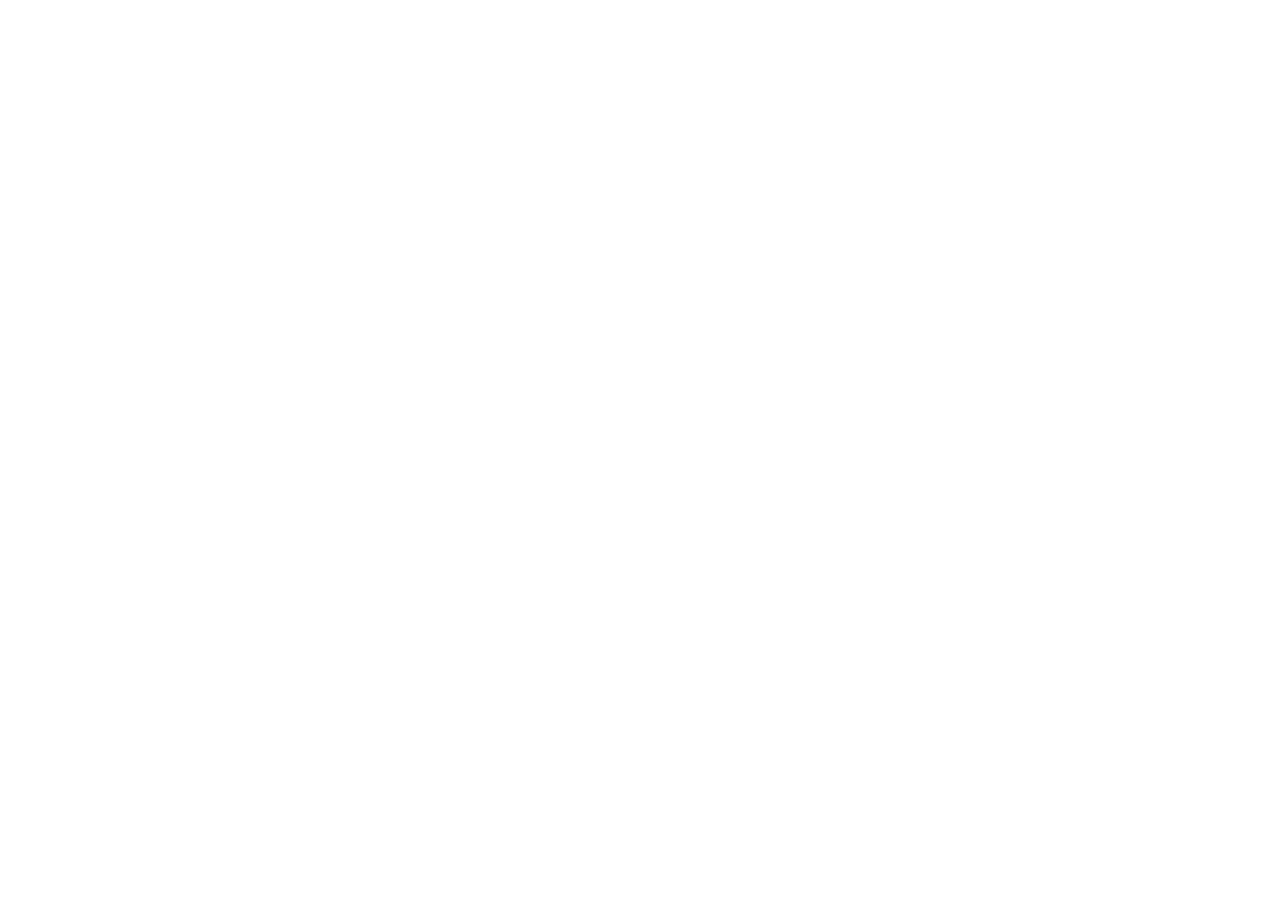
==== index.html @ 164f986c "first commit" ====
<!DOCTYPE html>
<html lang="en">
<head>
     <meta charset="UTF-8">
     <meta name="viewport" content="width=device-width, initial-scale=1.0">
     <title>Valorant Central🎯</title>
     <link rel="stylesheet" href="style.css">
</head>
<body>
     
</body>
</html>
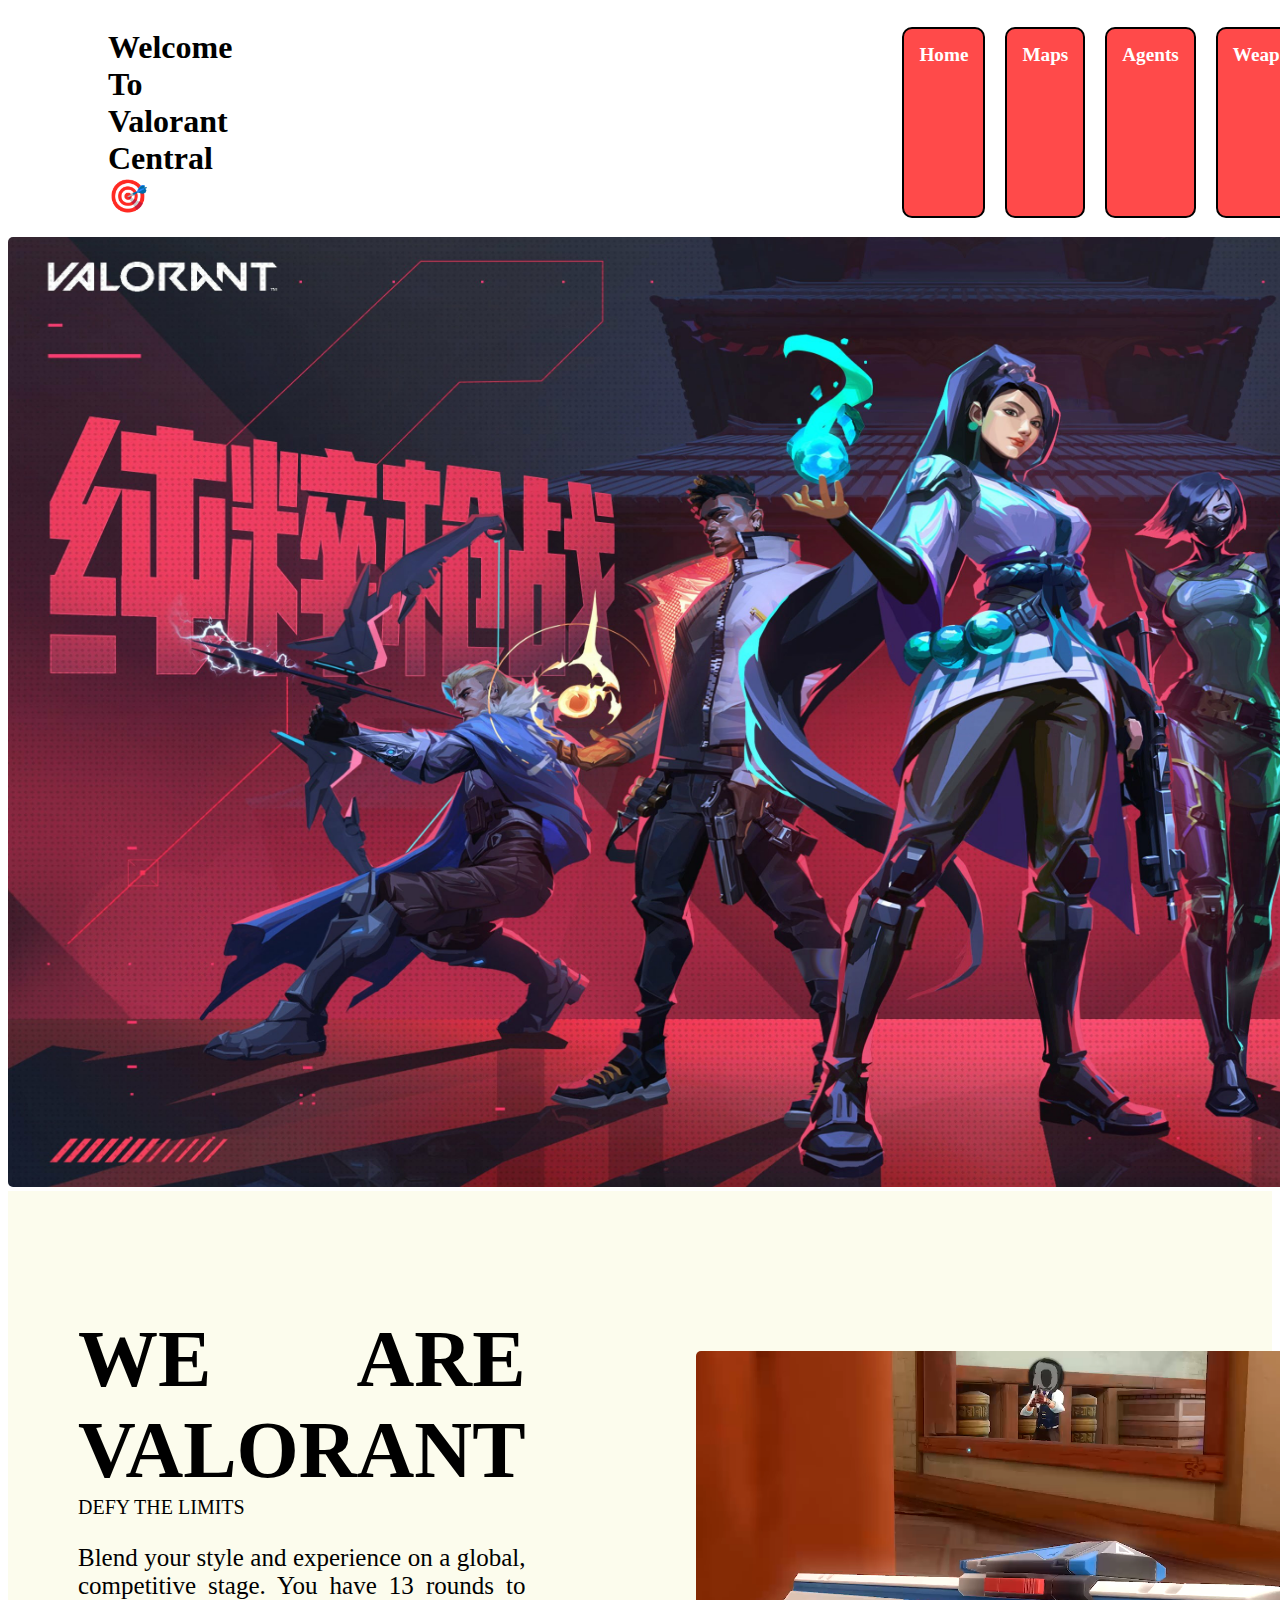
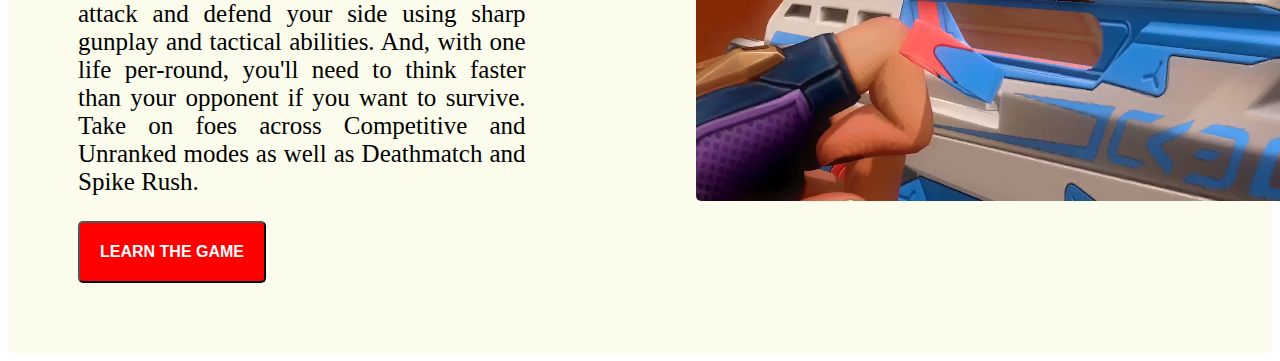
==== commit 87e4a1be: "second Commit" ====
--- a/index.html
+++ b/index.html
@@ -7,6 +7,37 @@
      <link rel="stylesheet" href="style.css">
 </head>
 <body>
+     <div  class="welcome">
+          <h1>Welcome To Valorant Central🎯</h1>
+
+          <div class="welcome2">   
+               <p><a target="_blank" href="index.html">Home </a></p>
+               <p> <a target="_blank" href="map.html">Maps</a></p>
+               <p>  <a target="_blank" href="agent.html">Agents</a></p>     
+               <p><a target="_blank" href="weapon.html">Weapons</a></p>
+               <p><a target="_blank" href="competitive.html">Competitive</a></p>
+          </div>
+     
+     </div>
+     <img style="border-radius: 5px;" height="950px" width="1900px" src="Media/wallpapersden.com_valorant-4k-gaming-poster-2022_3840x2160.jpg" alt="">
+
+     <section class="second_section">
+          <div>
+               <h1>WE ARE VALORANT</h1>
+               <small>DEFY THE LIMITS</small>
+               <p>Blend your style and experience on a global, competitive stage. You have 13 rounds to attack and defend your side using sharp gunplay and tactical abilities. And, with one life per-round, you'll need to think faster than your opponent if you want to survive. Take on foes across Competitive and Unranked modes as well as Deathmatch and Spike Rush.</p>
+
+               <button class="button"><a target="_blank" 
+               href="https://playvalorant.com/en-us/news/announcements/beginners-guide/">LEARN THE GAME</a></button>
+     
+     
+          </div>
+
+          <div><video loop style="border-radius: 5px; margin:90px 20px 10px 30px ;" width="800px"  autoplay src="Media/f6ccf20dfe3f6a24ea9216bb8afaaa66740c715d.mp4"></video></div>
+     </section>
+
+
+
      
 </body>
 </html>--- a/style.css
+++ b/style.css
@@ -0,0 +1,75 @@
+.welcome{
+     display: flex;
+     /* border: solid red 5px; */
+     margin-left: 100px;
+     margin-top: 5px;
+     
+}
+
+.welcome2{
+     margin-left: 650px;
+     /* margin-top: 3px; */
+     display: flex;
+}
+.welcome2>p{
+
+
+     font-weight: 700;
+     font-size: larger;
+     border: solid black 2px;
+     margin-left: 20px;
+     padding-left:15px ;
+     padding-right: 15px;
+     padding-top: 15px;
+     padding-bottom: 15px;
+     border-radius: 10px;
+     background-color:rgb(255, 74, 74);
+}
+a{
+     text-decoration: none;
+     color: rgb(255, 255, 255);
+
+}
+.welcome2>p:hover{
+     background-color: rgb(0, 0, 0);
+     
+}
+
+.second_section{
+     display: flex;
+     background-color: rgb(252, 252, 237);
+     /* border: solid black 5px; */
+     /* margin: 25px; */
+
+}
+
+.second_section>div>h1{
+     font-size: 80px;
+     margin-bottom: 0px;
+}
+
+.second_section>div>p{
+     font-size: 25px;
+}
+.second_section>div>small{
+     font-size: 20px;
+}
+.second_section>div{
+     margin: 70px;
+     text-align: justify;
+     
+}
+
+.button:hover{background-color: rgb(0, 0, 0);
+
+}
+.button{
+     padding:20px ;
+     font-weight: 700;
+     border-radius: 5px;
+     background-color: red;
+}
+.button>a{
+     color: white;
+     font-size: larger;
+}